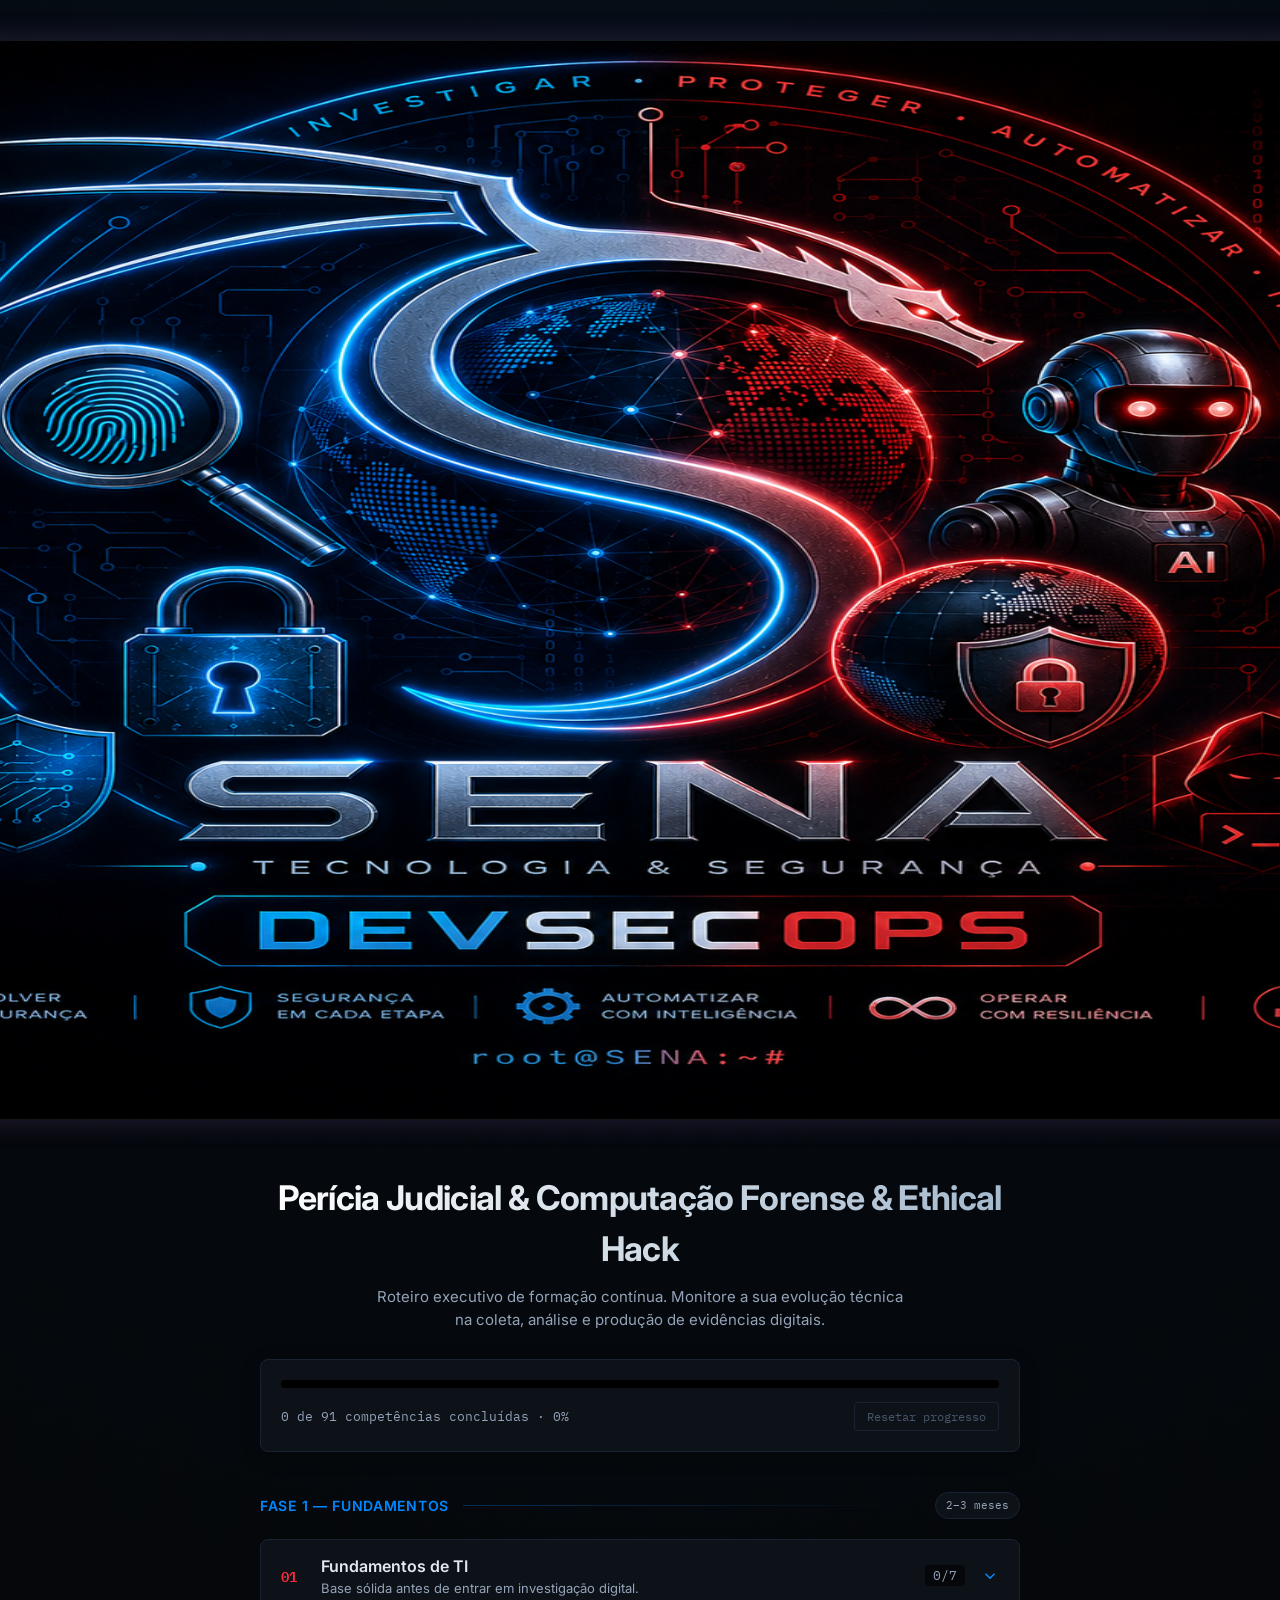
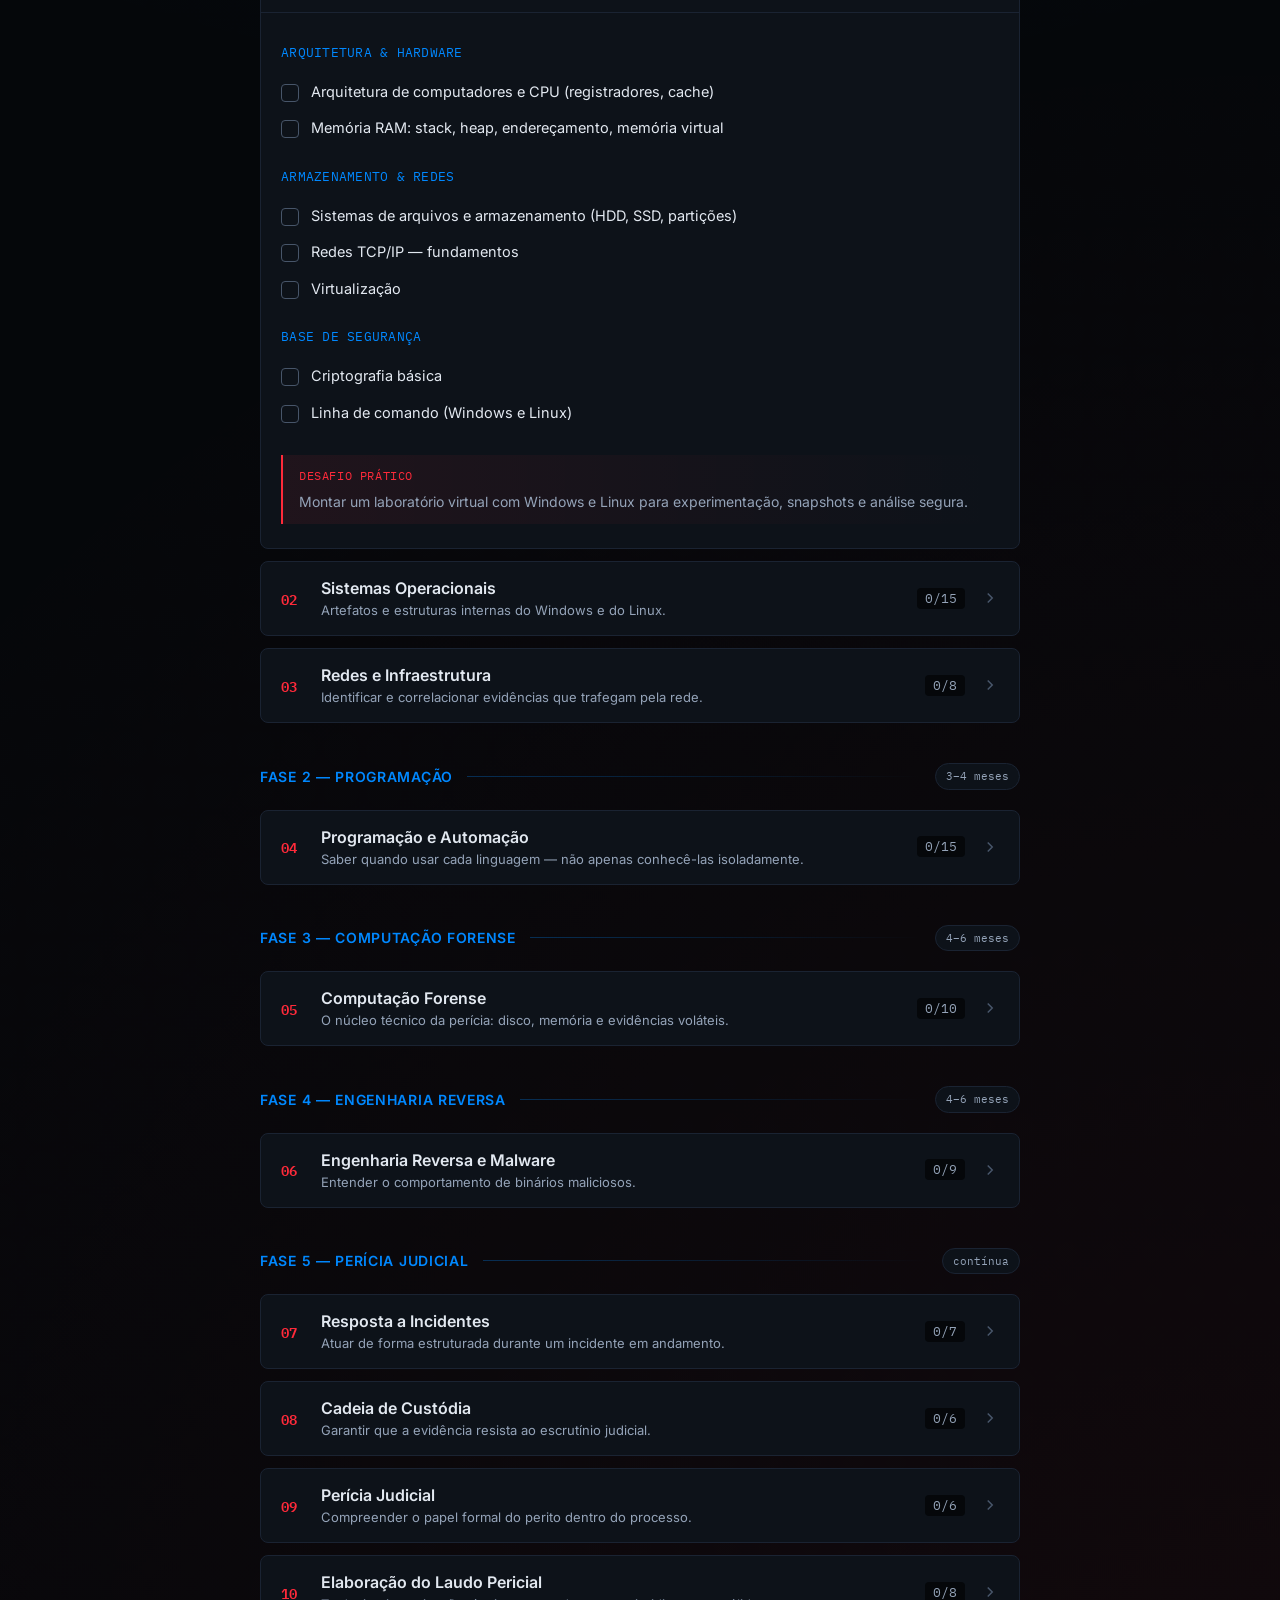
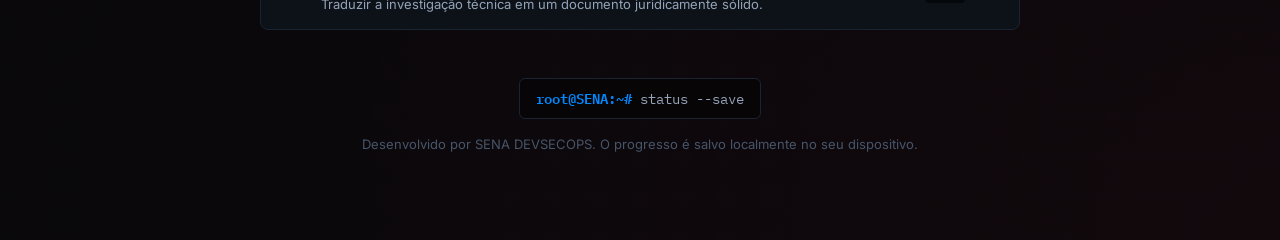
==== index.html @ 156b6c1e "implementação do site + checklist localstorage" ====
<!DOCTYPE html>
<html lang="pt-BR">
<head>
<meta charset="UTF-8">
<meta name="viewport" content="width=device-width, initial-scale=1.0">
<title>Roadmap de Perícia Forense | SENA DevSecOps</title>
<link rel="preconnect" href="https://fonts.googleapis.com">
<link rel="stylesheet" href="https://fonts.googleapis.com/css2?family=IBM+Plex+Mono:wght@400;500;600&family=Inter:wght@400;500;600;700&display=swap">
<link rel="stylesheet" href="Css/style.css">
</head>
<body>
  <div class="wrap">
    <header class="head">
      <div class="brand-container">
        <img src="./img/IMG/LOGO/1LOGO DEVSECOPS.png" alt="SENA Tecnologia & Segurança" class="brand-logo">
        <!-- <div class="terminal-header">
          <span class="prompt">root@SENA:~#</span> <span class="command">./executar_roadmap_forense.sh</span>
        </div> -->
      </div>
      
      <h1>Perícia Judicial &amp; Computação Forense &amp; Ethical Hack</h1>
      <p class="lede">Roteiro executivo de formação contínua. Monitore a sua evolução técnica na coleta, análise e produção de evidências digitais.</p>
      
      <div class="progress-block">
        <div class="progress-track"><div class="progress-fill" id="progressFill"></div></div>
        <div class="progress-meta">
          <span id="progressText">carregando…</span>
          <button id="resetBtn" class="reset-btn" type="button" title="Apaga todas as marcações">Resetar progresso</button>
        </div>
      </div>
    </header>

    <main id="modulesRoot"></main>

 <footer class="foot">
    <div class="foot-terminal">
        <span class="prompt">root@SENA:~#</span> <span class="command">status --save</span>
    </div>
    <p>Desenvolvido por SENA DEVSECOPS. O progresso é salvo localmente no seu dispositivo.</p>
</footer>
  </div>

  <script src="js/script.js"></script>
</body>
</html>
---- Css/style.css ----
:root {
  /* Paleta baseada na Logo SENA DEVSECOPS */
  --bg: #05070a; /* Fundo hiper escuro */
  --bg-elev: #0d1219; /* Fundo dos cards */
  --border: #1a2332;
  --text: #e2e8f0;
  --text-dim: #94a3b8;
  --text-faint: #475569;
  
  /* Cores da Identidade Visual (Blue Team / Red Team) */
  --neon-blue: #0088ff;
  --neon-cyan: #00f0ff;
  --neon-red: #ff2a3a;
  --neon-orange: #ff5e00;
  
  --done: var(--neon-cyan);
  --danger: var(--neon-red);
  --radius: 8px;
}

* { box-sizing: border-box; }
html, body { margin: 0; padding: 0; }

body {
  background: var(--bg);
  background-image: radial-gradient(circle at top center, rgba(0, 136, 255, 0.05), transparent 50%),
                    radial-gradient(circle at bottom right, rgba(255, 42, 58, 0.05), transparent 50%);
  color: var(--text);
  font-family: 'Inter', ui-sans-serif, system-ui, sans-serif;
  line-height: 1.5;
  -webkit-font-smoothing: antialiased;
  min-height: 100vh;
}

.wrap { max-width: 800px; margin: 0 auto; padding: 40px 20px 72px; }

/* Cabeçalho e Identidade Visual */
.head { margin-bottom: 40px; text-align: center; }

.brand-container {
  display: flex;
  flex-direction: column;
  align-items: center;
  margin-bottom: 32px;
}

.brand-logo {
  /* max-width: 500px; */
  width:1920px;
  height: 1080px;
  border-radius: 12px;
  /* Efeito de brilho que combina azul e vermelho */
  box-shadow: -10px 0 30px rgba(0, 136, 255, 0.15), 10px 0 30px rgba(255, 42, 58, 0.15);
  border: 1px solid rgba(255,255,255,0.05);
  margin-bottom: 20px;
}

.terminal-header, .foot-terminal {
  font-family: 'IBM Plex Mono', monospace;
  font-size: 14px;
  background: rgba(0,0,0,0.4);
  padding: 8px 16px;
  border-radius: 6px;
  border: 1px solid var(--border);
  display: inline-block;
}

.prompt { color: var(--neon-blue); font-weight: 600; }
.command { color: var(--text-dim); }

.head h1 {
  font-size: clamp(24px, 5vw, 34px);
  font-weight: 700;
  margin: 0 0 12px;
  letter-spacing: -0.02em;
  background: linear-gradient(90deg, #fff, #a3b8cc);
  -webkit-background-clip: text;
  -webkit-text-fill-color: transparent;
}

.lede {
  color: var(--text-dim);
  font-size: 15px;
  max-width: 60ch;
  margin: 0 auto 28px;
}

/* Bloco de Progresso */
.progress-block {
  border: 1px solid var(--border);
  border-radius: var(--radius);
  padding: 20px;
  background: var(--bg-elev);
  text-align: left;
  box-shadow: 0 4px 20px rgba(0,0,0,0.2);
}

.progress-track {
  height: 8px;
  border-radius: 4px;
  background: #000;
  overflow: hidden;
  margin-bottom: 14px;
  box-shadow: inset 0 1px 3px rgba(0,0,0,0.5);
}

/* Gradiente do Progresso do Azul ao Vermelho simulando a Logo */
.progress-fill {
  height: 100%;
  background: linear-gradient(90deg, var(--neon-blue), var(--neon-cyan), var(--neon-orange), var(--neon-red));
  width: 0%;
  transition: width 0.5s cubic-bezier(0.4, 0, 0.2, 1);
  box-shadow: 0 0 10px rgba(0, 240, 255, 0.5);
}

.progress-meta { display: flex; align-items: center; justify-content: space-between; gap: 12px; flex-wrap: wrap; }
.progress-meta span { font-family: 'IBM Plex Mono', monospace; font-size: 13px; color: var(--text-dim); }

.reset-btn {
  background: transparent;
  border: 1px solid var(--border);
  color: var(--text-faint);
  font-family: 'IBM Plex Mono', monospace;
  font-size: 12px;
  padding: 6px 12px;
  border-radius: 4px;
  cursor: pointer;
  transition: all 0.2s ease;
}
.reset-btn:hover { border-color: var(--danger); color: var(--danger); background: rgba(255, 42, 58, 0.05); }
.reset-btn.confirm { border-color: var(--danger); color: #fff; background: var(--danger); box-shadow: 0 0 10px rgba(255, 42, 58, 0.4); }

/* Divisores de Fase */
.phase-divider { display: flex; align-items: center; gap: 14px; margin: 40px 0 20px; text-align: left; }
.phase-divider:first-child { margin-top: 0; }
.phase-divider .label { font-size: 14px; font-weight: 600; color: var(--neon-blue); white-space: nowrap; text-transform: uppercase; letter-spacing: 0.05em; }
.phase-divider .line { flex: 1; height: 1px; background: linear-gradient(90deg, var(--neon-blue) 0%, transparent 100%); opacity: 0.3; }
.phase-divider .duration { font-family: 'IBM Plex Mono', monospace; font-size: 11px; color: var(--text-dim); background: var(--bg-elev); border: 1px solid var(--border); padding: 4px 10px; border-radius: 999px; white-space: nowrap; }

/* Módulos do Checklist */
.module {
  border: 1px solid var(--border);
  border-radius: var(--radius);
  margin-bottom: 12px;
  overflow: hidden;
  background: var(--bg-elev);
  text-align: left;
  transition: border-color 0.3s ease;
}
.module:hover { border-color: #2a384e; }

.module-head { display: flex; align-items: center; gap: 16px; width: 100%; padding: 16px 20px; background: none; border: none; color: inherit; text-align: left; cursor: pointer; font-family: inherit; }
.module-head:focus-visible { outline: 2px solid var(--neon-blue); outline-offset: -2px; }

.module-num { font-family: 'IBM Plex Mono', monospace; font-size: 14px; color: var(--neon-red); font-weight: 600; width: 24px; flex-shrink: 0; }
.module-titles { flex: 1; min-width: 0; }
.module-titles .t { font-weight: 600; font-size: 16px; }
.module-titles .o { font-size: 13px; color: var(--text-dim); margin-top: 4px; }
.module-progress { font-family: 'IBM Plex Mono', monospace; font-size: 13px; color: var(--text-dim); flex-shrink: 0; background: var(--bg); padding: 2px 8px; border-radius: 4px; }
.module-progress.done { color: #000; background: var(--done); box-shadow: 0 0 8px rgba(0, 240, 255, 0.4); font-weight: 600; }

.chevron { width: 18px; height: 18px; flex-shrink: 0; color: var(--text-faint); transition: transform 0.3s ease; }
.module.open .chevron { transform: rotate(90deg); color: var(--neon-blue); }

.module-body { max-height: 0; overflow: hidden; transition: max-height 0.3s ease; border-top: 1px solid transparent; }
.module.open .module-body { border-top-color: var(--border); }
.module-body-inner { padding: 10px 20px 24px; }

/* Grupos e Itens */
.group { margin-top: 20px; }
.group-name { font-size: 13px; color: var(--neon-blue); margin-bottom: 12px; font-family: 'IBM Plex Mono', monospace; letter-spacing: 0.02em; text-transform: uppercase; }

.item { display: flex; align-items: flex-start; gap: 12px; padding: 8px 12px; cursor: pointer; border-radius: 6px; transition: background 0.2s ease; margin-left: -12px; margin-right: -12px; }
.item:hover { background: rgba(255,255,255,0.02); }

/* Custom Checkbox */
.item input[type=checkbox] {
  appearance: none;
  background-color: transparent;
  margin: 2px 0 0 0;
  font: inherit;
  color: var(--text-faint);
  width: 18px;
  height: 18px;
  border: 1px solid var(--text-faint);
  border-radius: 4px;
  display: grid;
  place-content: center;
  cursor: pointer;
  flex-shrink: 0;
  transition: all 0.2s;
}
.item input[type=checkbox]::before {
  content: "";
  width: 10px;
  height: 10px;
  transform: scale(0);
  transition: 120ms transform ease-in-out;
  box-shadow: inset 1em 1em var(--bg-elev);
  background-color: var(--bg-elev);
  transform-origin: center;
  clip-path: polygon(14% 44%, 0 65%, 50% 100%, 100% 16%, 80% 0%, 43% 62%);
}
.item input[type=checkbox]:checked {
  background-color: var(--neon-cyan);
  border-color: var(--neon-cyan);
  box-shadow: 0 0 8px rgba(0, 240, 255, 0.4);
}
.item input[type=checkbox]:checked::before { transform: scale(1); }

.item span { font-size: 14.5px; color: var(--text); line-height: 1.4; transition: color 0.2s; }
.item.checked span { color: var(--text-faint); text-decoration: line-through; text-decoration-color: var(--border); }

/* Endpoint / Desafio Prático */
.endpoint { margin-top: 24px; border-left: 2px solid var(--neon-red); padding: 12px 16px; background: linear-gradient(90deg, rgba(255, 42, 58, 0.08) 0%, transparent 100%); border-radius: 0 6px 6px 0; }
.endpoint .lbl { font-family: 'IBM Plex Mono', monospace; font-size: 12px; color: var(--neon-red); margin-bottom: 6px; text-transform: uppercase; letter-spacing: 0.05em; }
.endpoint p { margin: 0; font-size: 14px; color: var(--text-dim); }

.foot { margin-top: 48px; text-align: center; font-size: 13px; color: var(--text-faint); }
.foot p { margin-top: 16px; }

@media (max-width: 480px) {
  .module-titles .o { display: none; }
  .head h1 { font-size: 24px; }
}
@media (prefers-reduced-motion: reduce) {
  * { transition: none !important; }
}
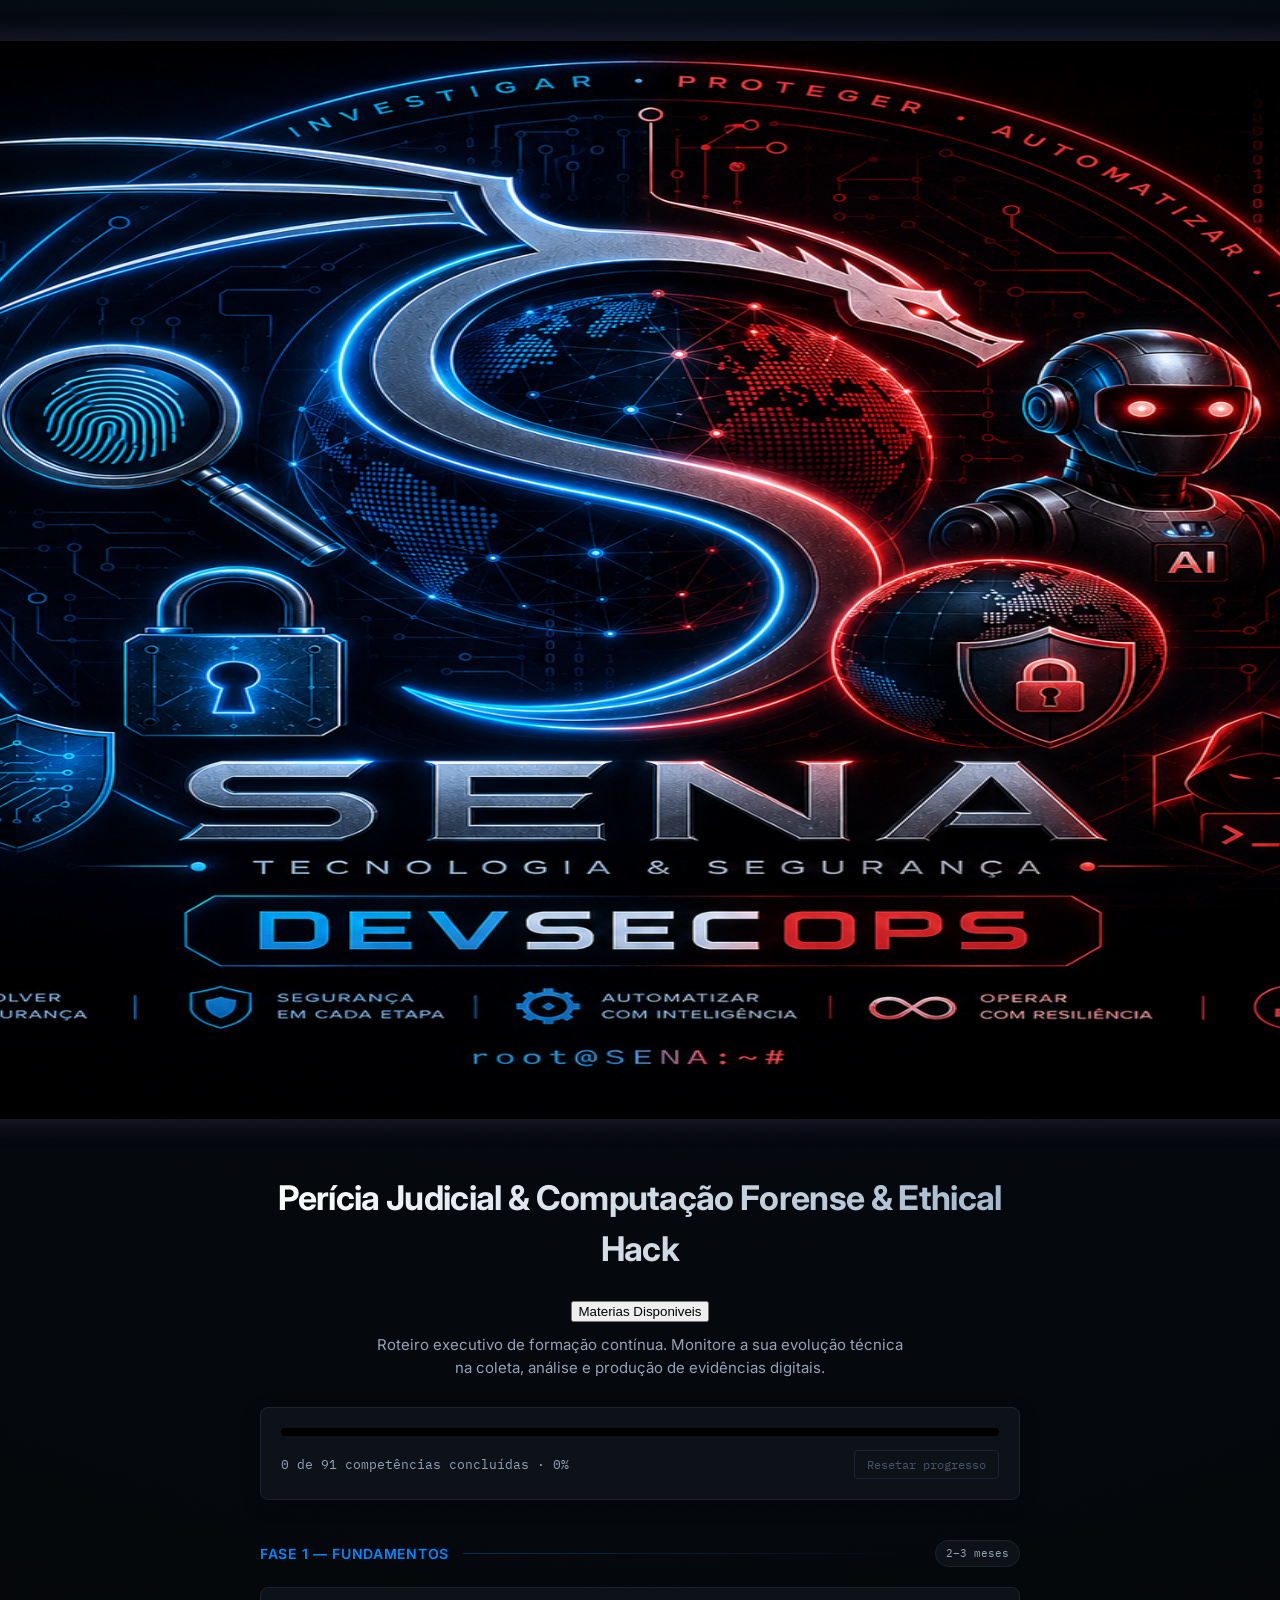
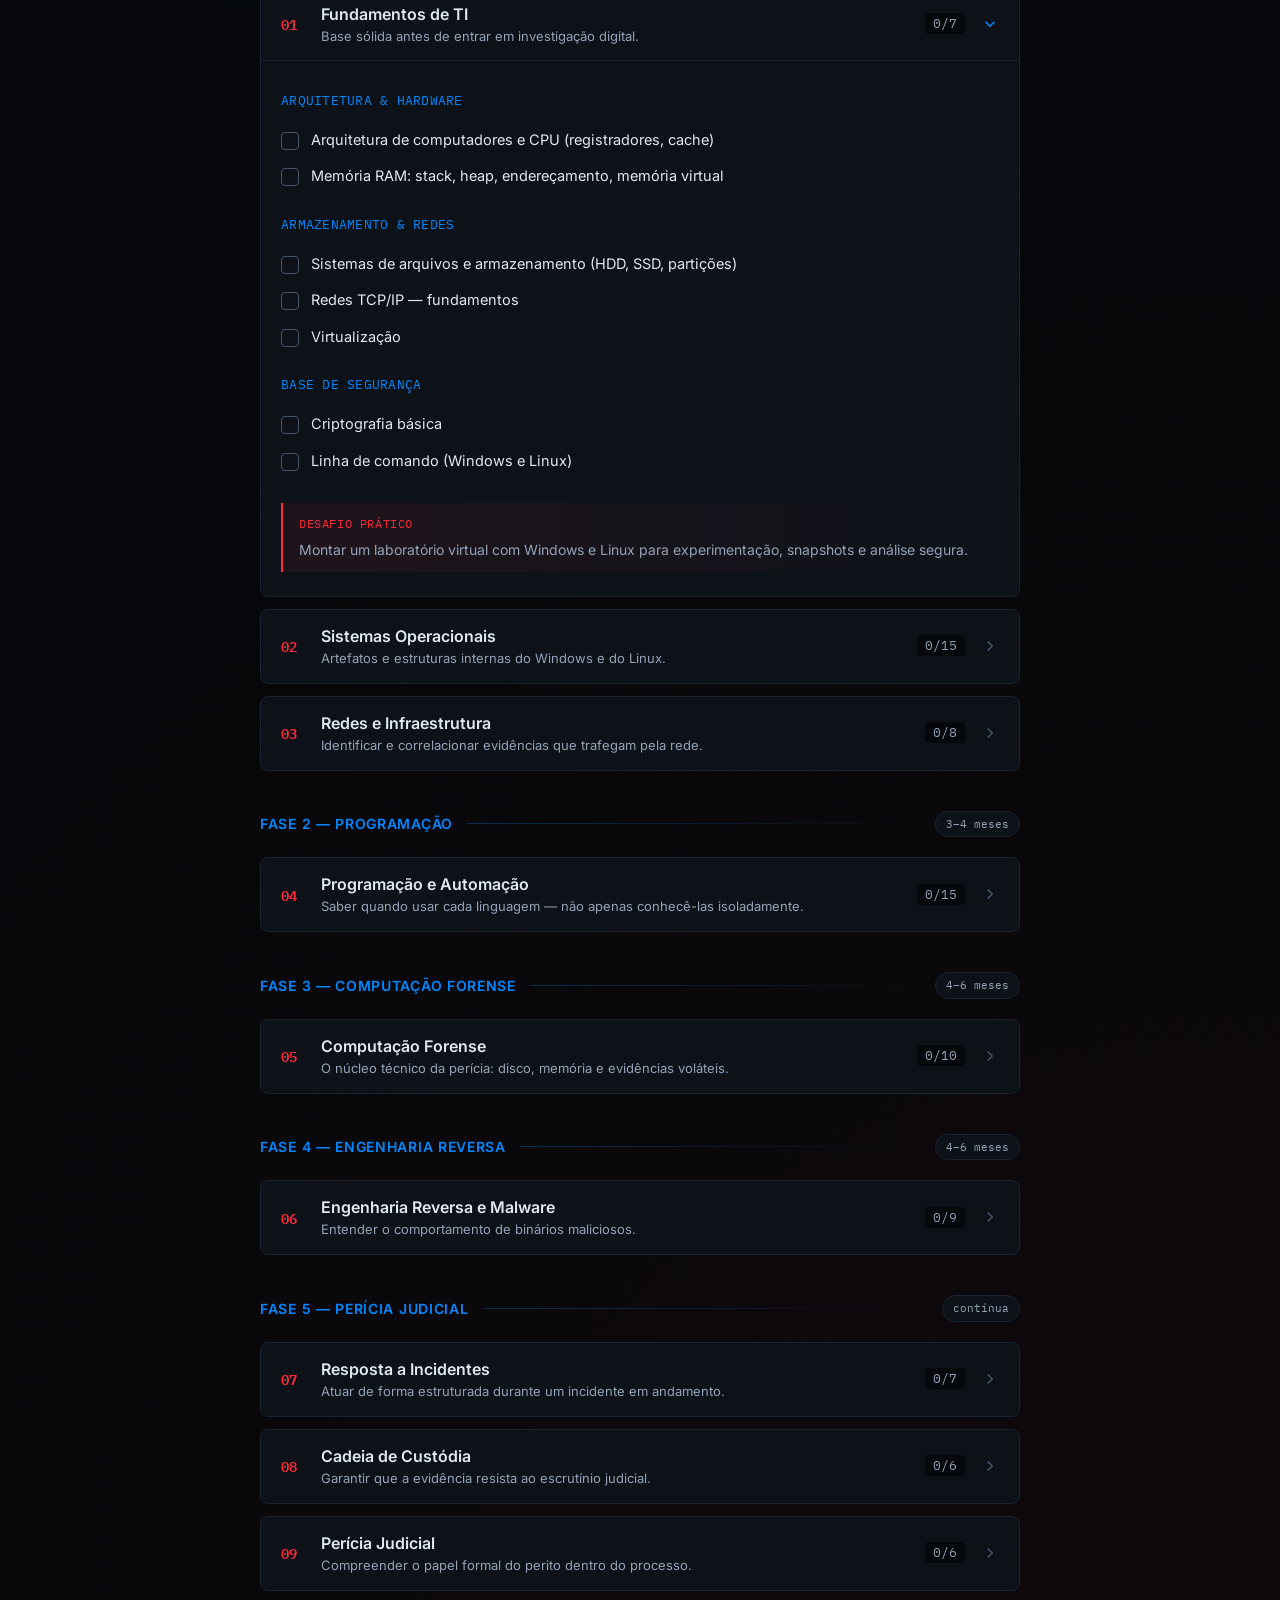
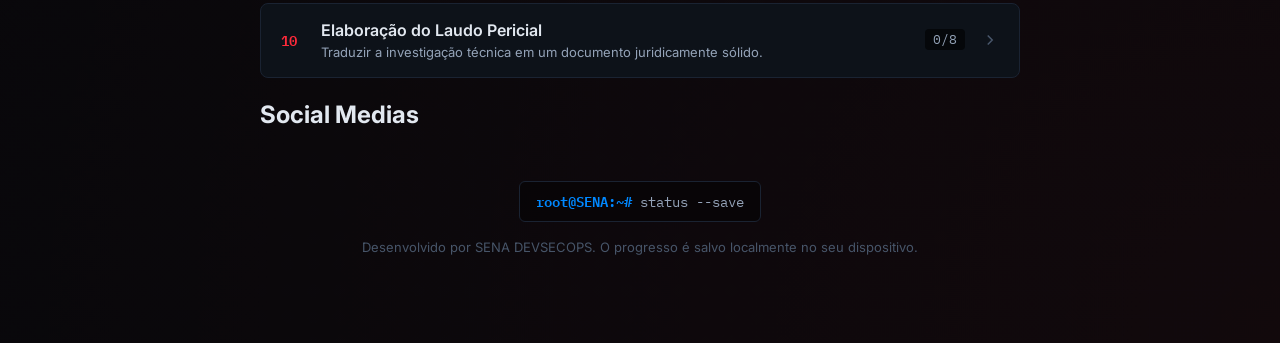
==== commit c5a809e0: "implementação de buttom link de materias no drive" ====
--- a/index.html
+++ b/index.html
@@ -13,12 +13,12 @@
     <header class="head">
       <div class="brand-container">
         <img src="./img/IMG/LOGO/1LOGO DEVSECOPS.png" alt="SENA Tecnologia & Segurança" class="brand-logo">
-        <!-- <div class="terminal-header">
-          <span class="prompt">root@SENA:~#</span> <span class="command">./executar_roadmap_forense.sh</span>
-        </div> -->
       </div>
       
       <h1>Perícia Judicial &amp; Computação Forense &amp; Ethical Hack</h1>
+      <a href="https://drive.google.com/drive/folders/1mXJjqccp3h5c9wfTyv0jCUBq4ArH16Bb?usp=drive_link" class="btn">
+           <button> Materias Disponiveis </button> </a>
+     
       <p class="lede">Roteiro executivo de formação contínua. Monitore a sua evolução técnica na coleta, análise e produção de evidências digitais.</p>
       
       <div class="progress-block">
@@ -32,6 +32,28 @@
 
     <main id="modulesRoot"></main>
 
+    <section class="sociais-medias-section" id="social-medias">
+    <div class="container">
+      <div class="row">
+        <div class="section-title padd-15">
+          <h2>Social Medias</h2>
+          <div class="sociais-info-item padd-15">
+          </div>
+          <div class="logosocias">
+            <a href="https://github.com/EngSennk"><span><i class="bx bxl-github"></i></span></a>
+            <a href="https://www.linkedin.com/in/engenheirosennk13/"><span><i
+                  class="bx bxl-linkedin-square"></i></span></a>
+            <!-- <a href="https://api.whatsapp.com/send?phone=5571992809135"><span><i class="bx bxl-whatsapp"></i></span></a> -->
+            <a href="https://instagram.com/engdsena"><span><i class="bx bxl-instagram"></i></span></a>
+            <a href="https://www.facebook.com/profile.php?id=61571375866279"><span><i
+                  class="bx bxl-facebook-circle"></i></span></a>
+            <a href="https://x.com/EngenheiroSennk"><span><i class="bx bxl-twitter"></i></span></a>
+          </div>
+        </div>
+      </div>
+    </div>
+  </section>
+
  <footer class="foot">
     <div class="foot-terminal">
         <span class="prompt">root@SENA:~#</span> <span class="command">status --save</span>
--- a/Css/style.css
+++ b/Css/style.css
@@ -37,6 +37,24 @@
 /* Cabeçalho e Identidade Visual */
 .head { margin-bottom: 40px; text-align: center; }
 
+.btn {
+    font-size: 16px;
+    font-weight: 500;
+    padding: 12px 35px;
+    color: rgb(25, 223, 11);
+    border-radius: 40px;
+    display: inline-block;
+    white-space: nowrap;
+    border: none;
+    background: var(--skin-color);
+    transition: all 0.3s ease;
+}
+
+
+.btn:hover {
+    transform: scale(1.05); /* Escala menor para evitar "pular" demais */
+}
+
 .brand-container {
   display: flex;
   flex-direction: column;
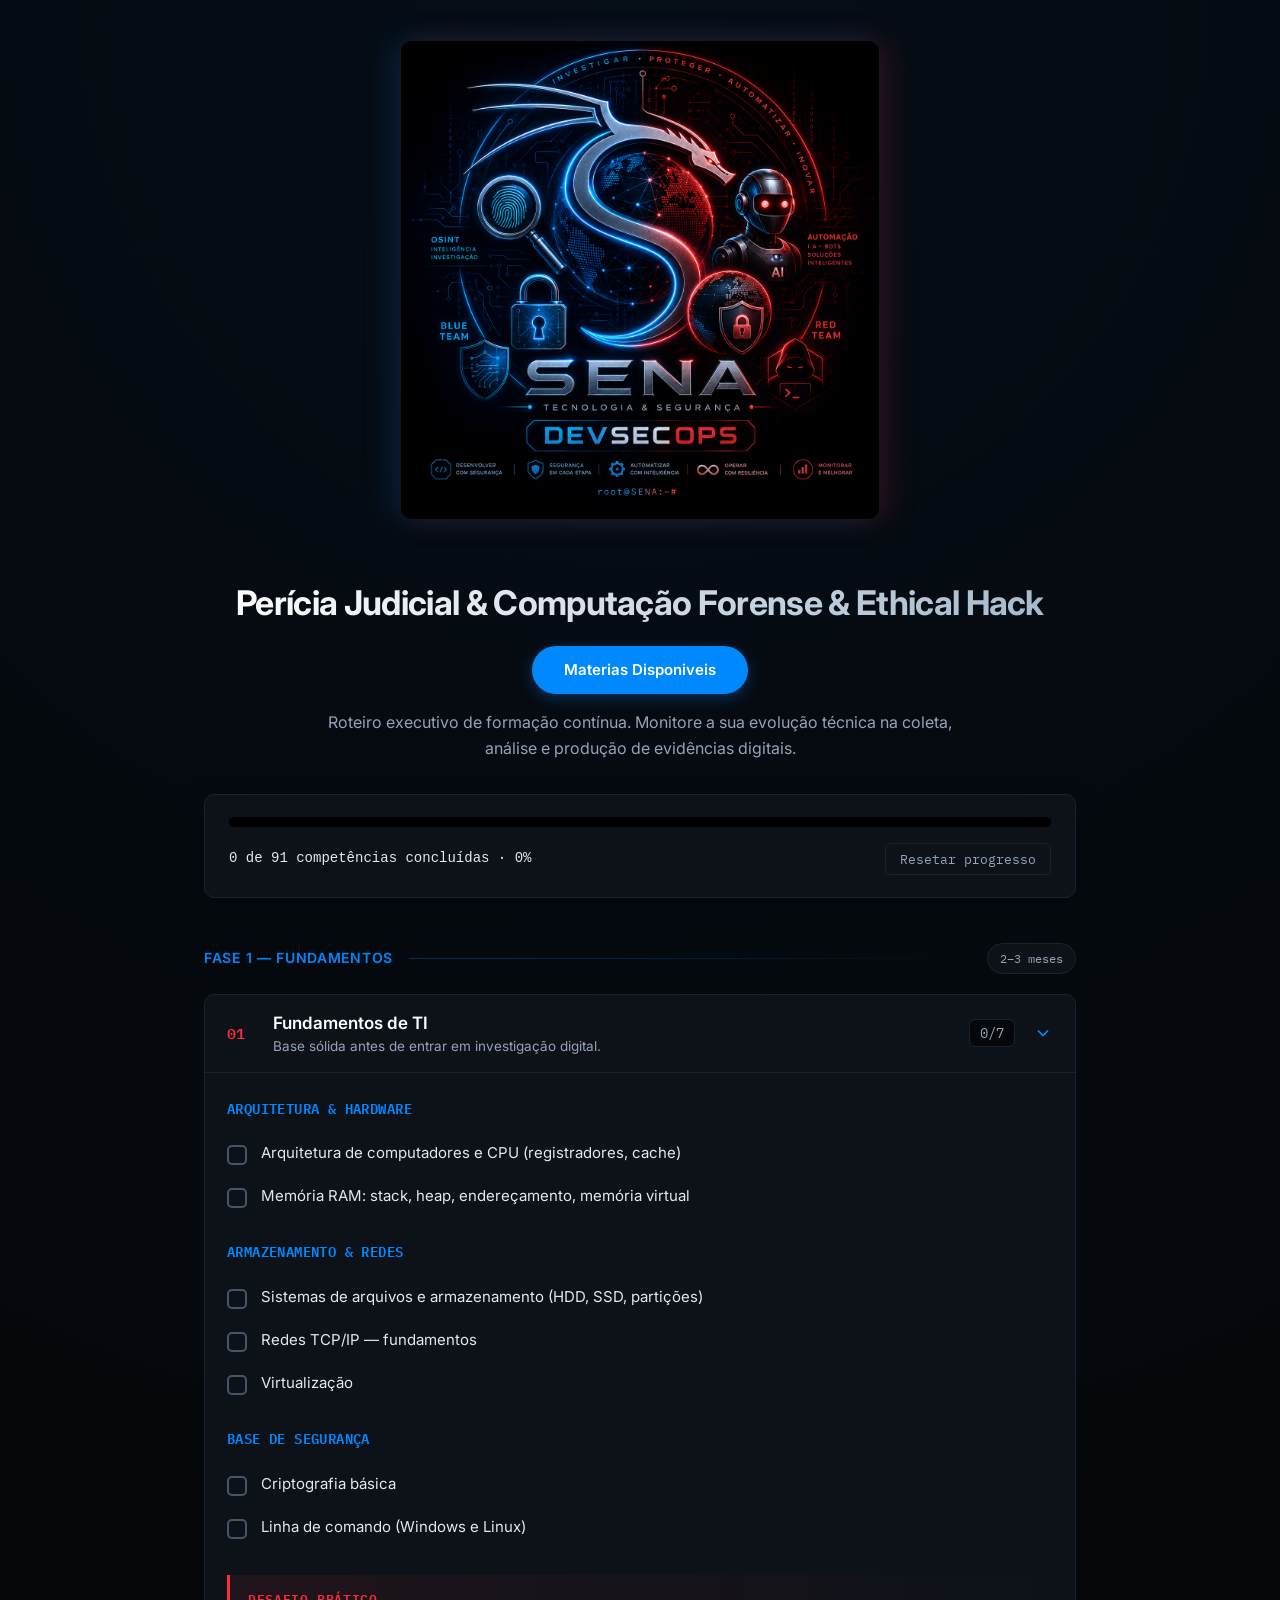
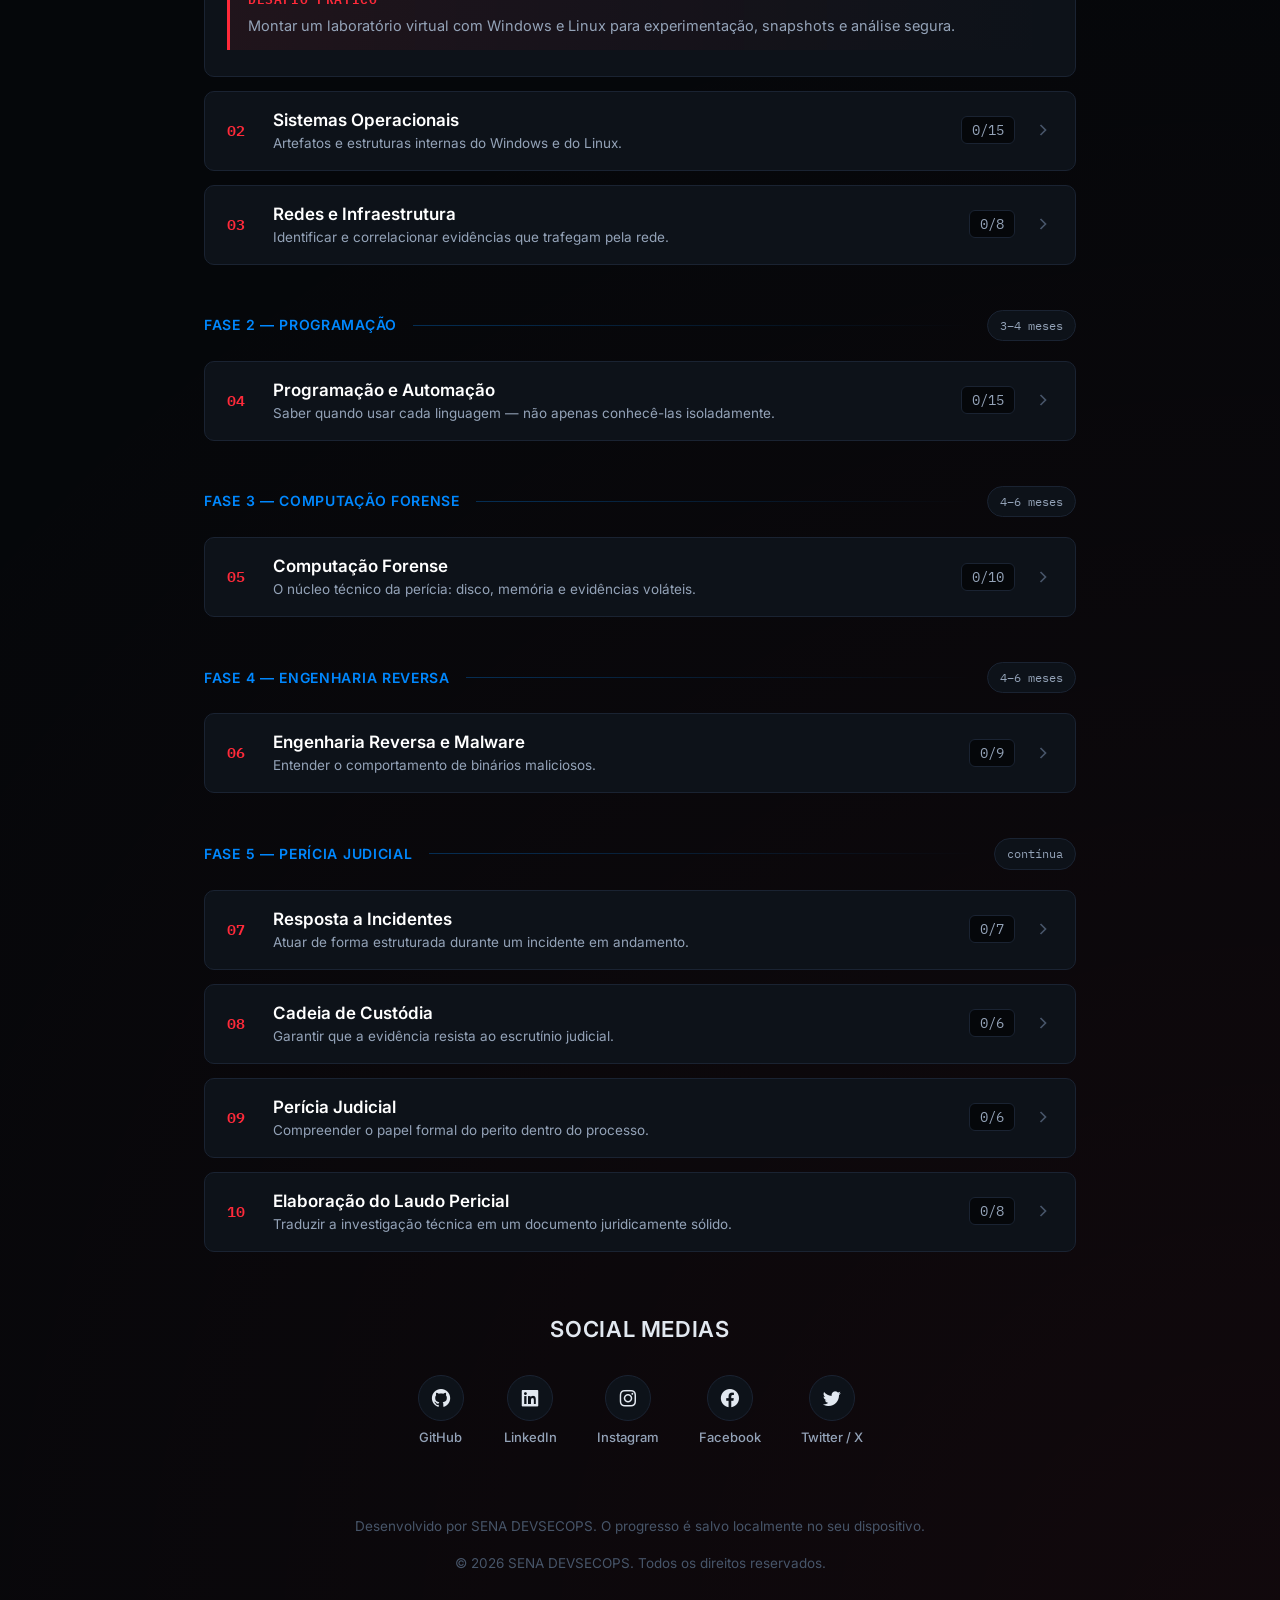
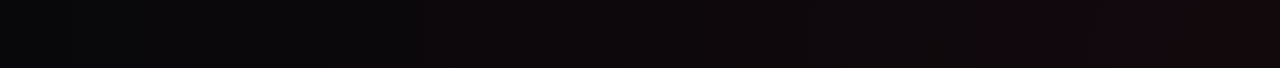
==== commit 6545c25b: "implementação de responsividade" ====
--- a/index.html
+++ b/index.html
@@ -6,6 +6,8 @@
 <title>Roadmap de Perícia Forense | SENA DevSecOps</title>
 <link rel="preconnect" href="https://fonts.googleapis.com">
 <link rel="stylesheet" href="https://fonts.googleapis.com/css2?family=IBM+Plex+Mono:wght@400;500;600&family=Inter:wght@400;500;600;700&display=swap">
+<!-- Adicionado Boxicons para exibir os ícones sociais -->
+<link rel="stylesheet" href="https://unpkg.com/boxicons@2.1.4/css/boxicons.min.css">
 <link rel="stylesheet" href="Css/style.css">
 </head>
 <body>
@@ -16,8 +18,10 @@
       </div>
       
       <h1>Perícia Judicial &amp; Computação Forense &amp; Ethical Hack</h1>
-      <a href="https://drive.google.com/drive/folders/1mXJjqccp3h5c9wfTyv0jCUBq4ArH16Bb?usp=drive_link" class="btn">
-           <button> Materias Disponiveis </button> </a>
+      
+      <a href="https://drive.google.com/drive/folders/1mXJjqccp3h5c9wfTyv0jCUBq4ArH16Bb?usp=drive_link" class="btn" target="_blank" rel="noopener noreferrer">
+        Materias Disponiveis
+      </a>
      
       <p class="lede">Roteiro executivo de formação contínua. Monitore a sua evolução técnica na coleta, análise e produção de evidências digitais.</p>
       
@@ -32,34 +36,45 @@
 
     <main id="modulesRoot"></main>
 
+    <!-- ================ sociais start ================ -->
     <section class="sociais-medias-section" id="social-medias">
-    <div class="container">
-      <div class="row">
-        <div class="section-title padd-15">
-          <h2>Social Medias</h2>
-          <div class="sociais-info-item padd-15">
-          </div>
-          <div class="logosocias">
-            <a href="https://github.com/EngSennk"><span><i class="bx bxl-github"></i></span></a>
-            <a href="https://www.linkedin.com/in/engenheirosennk13/"><span><i
-                  class="bx bxl-linkedin-square"></i></span></a>
-            <!-- <a href="https://api.whatsapp.com/send?phone=5571992809135"><span><i class="bx bxl-whatsapp"></i></span></a> -->
-            <a href="https://instagram.com/engdsena"><span><i class="bx bxl-instagram"></i></span></a>
-            <a href="https://www.facebook.com/profile.php?id=61571375866279"><span><i
-                  class="bx bxl-facebook-circle"></i></span></a>
-            <a href="https://x.com/EngenheiroSennk"><span><i class="bx bxl-twitter"></i></span></a>
+      <div class="container">
+        <div class="row">
+          <div class="section-title">
+            <h2 class="sociais-title">Social Medias</h2>
+            <div class="logosocias">
+              <a href="https://github.com/EngSennk" target="_blank" rel="noopener noreferrer">
+                <span><i class="bx bxl-github"></i></span>
+                GitHub
+              </a>
+              <a href="https://www.linkedin.com/in/engenheirosennk13/" target="_blank" rel="noopener noreferrer">
+                <span><i class="bx bxl-linkedin-square"></i></span>
+                LinkedIn
+              </a>
+              <a href="https://instagram.com/engdsena" target="_blank" rel="noopener noreferrer">
+                <span><i class="bx bxl-instagram"></i></span>
+                Instagram
+              </a>
+              <a href="https://www.facebook.com/profile.php?id=61571375866279" target="_blank" rel="noopener noreferrer">
+                <span><i class="bx bxl-facebook-circle"></i></span>
+                Facebook
+              </a>
+              <a href="https://x.com/EngenheiroSennk" target="_blank" rel="noopener noreferrer">
+                <span><i class="bx bxl-twitter"></i></span>
+                Twitter / X
+              </a>
+            </div>
           </div>
         </div>
       </div>
-    </div>
-  </section>
+    </section>
+    <!-- ================ sociais end ================ -->
 
- <footer class="foot">
-    <div class="foot-terminal">
-        <span class="prompt">root@SENA:~#</span> <span class="command">status --save</span>
-    </div>
-    <p>Desenvolvido por SENA DEVSECOPS. O progresso é salvo localmente no seu dispositivo.</p>
-</footer>
+    <footer class="foot">
+      
+      <p>Desenvolvido por SENA DEVSECOPS. O progresso é salvo localmente no seu dispositivo.</p>
+      <p>&copy; 2026 SENA DEVSECOPS. Todos os direitos reservados.</p>
+    </footer>
   </div>
 
   <script src="js/script.js"></script>
--- a/Css/style.css
+++ b/Css/style.css
@@ -6,7 +6,7 @@
   --text: #e2e8f0;
   --text-dim: #94a3b8;
   --text-faint: #475569;
-  
+   
   /* Cores da Identidade Visual (Blue Team / Red Team) */
   --neon-blue: #0088ff;
   --neon-cyan: #00f0ff;
@@ -15,11 +15,11 @@
   
   --done: var(--neon-cyan);
   --danger: var(--neon-red);
-  --radius: 8px;
+  --radius: 10px;
 }
 
 * { box-sizing: border-box; }
-html, body { margin: 0; padding: 0; }
+html, body { margin: 0; padding: 0; overflow-x: hidden; }
 
 body {
   background: var(--bg);
@@ -27,32 +27,36 @@
                     radial-gradient(circle at bottom right, rgba(255, 42, 58, 0.05), transparent 50%);
   color: var(--text);
   font-family: 'Inter', ui-sans-serif, system-ui, sans-serif;
-  line-height: 1.5;
+  line-height: 1.6;
   -webkit-font-smoothing: antialiased;
   min-height: 100vh;
 }
 
-.wrap { max-width: 800px; margin: 0 auto; padding: 40px 20px 72px; }
+/* Largura equilibrada para dar espaço sem poluir */
+.wrap { max-width: 920px; margin: 0 auto; padding: 40px 24px 80px; width: 100%; }
 
 /* Cabeçalho e Identidade Visual */
-.head { margin-bottom: 40px; text-align: center; }
+.head { margin-bottom: 45px; text-align: center; }
 
 .btn {
-    font-size: 16px;
-    font-weight: 500;
-    padding: 12px 35px;
-    color: rgb(25, 223, 11);
+    font-size: 15px;
+    font-weight: 600;
+    padding: 12px 32px;
+    color: #ffffff;
     border-radius: 40px;
     display: inline-block;
     white-space: nowrap;
     border: none;
-    background: var(--skin-color);
+    background: var(--neon-blue);
+    text-decoration: none;
     transition: all 0.3s ease;
-}
-
+    box-shadow: 0 4px 15px rgba(0, 136, 255, 0.3);
+}
 
 .btn:hover {
-    transform: scale(1.05); /* Escala menor para evitar "pular" demais */
+    transform: scale(1.05);
+    background: var(--neon-cyan);
+    color: #05070a;
 }
 
 .brand-container {
@@ -60,22 +64,91 @@
   flex-direction: column;
   align-items: center;
   margin-bottom: 32px;
+  width: 100%;
 }
 
 .brand-logo {
-  /* max-width: 500px; */
-  width:1920px;
-  height: 1080px;
+  width: 100%;
+  max-width: 480px;
+  height: auto;
   border-radius: 12px;
-  /* Efeito de brilho que combina azul e vermelho */
   box-shadow: -10px 0 30px rgba(0, 136, 255, 0.15), 10px 0 30px rgba(255, 42, 58, 0.15);
   border: 1px solid rgba(255,255,255,0.05);
-  margin-bottom: 20px;
-}
-
+  margin-bottom: 24px;
+  object-fit: contain;
+}
+
+/* Seção de Redes Sociais */
+.sociais-medias-section {
+    margin-top: 60px;
+    width: 100%;
+}
+
+.sociais-title {
+    color: var(--text);
+    text-align: center;
+    font-size: 22px;
+    margin-bottom: 20px;
+    font-weight: 600;
+    letter-spacing: 0.03em;
+    text-transform: uppercase;
+}
+
+.logosocias {
+    display: flex;
+    flex-wrap: wrap;
+    justify-content: center;
+    gap: 16px;
+    margin-top: 20px;
+}
+
+.logosocias a {
+    display: flex;
+    flex-direction: column;
+    align-items: center;
+    color: var(--text-dim);
+    font-size: 13px;
+    font-weight: 500;
+    text-decoration: none;
+    transition: all 0.3s ease;
+    padding: 8px 12px;
+    border-radius: 8px;
+}
+
+.logosocias a:hover {
+    color: var(--neon-cyan);
+    transform: translateY(-3px);
+}
+
+.logosocias a span {
+    display: flex;
+    justify-content: center;
+    align-items: center;
+    height: 46px;
+    width: 46px;
+    background-color: var(--bg-elev);
+    border: 1px solid var(--border);
+    border-radius: 50%;
+    margin-bottom: 6px;
+    color: var(--text);
+    transition: all 0.3s ease;
+}
+
+.logosocias a:hover span {
+    background-color: var(--neon-cyan);
+    color: #05070a;
+    border-color: var(--neon-cyan);
+    box-shadow: 0 0 12px rgba(0, 240, 255, 0.4);
+}
+
+.bx {
+    font-size: 22px;
+}
+
+/* Terminal & Títulos */
 .terminal-header, .foot-terminal {
   font-family: 'IBM Plex Mono', monospace;
-  font-size: 14px;
+  font-size: 13.5px;
   background: rgba(0,0,0,0.4);
   padding: 8px 16px;
   border-radius: 6px;
@@ -87,9 +160,9 @@
 .command { color: var(--text-dim); }
 
 .head h1 {
-  font-size: clamp(24px, 5vw, 34px);
+  font-size: clamp(24px, 4vw, 34px);
   font-weight: 700;
-  margin: 0 0 12px;
+  margin: 16px 0 16px;
   letter-spacing: -0.02em;
   background: linear-gradient(90deg, #fff, #a3b8cc);
   -webkit-background-clip: text;
@@ -98,110 +171,110 @@
 
 .lede {
   color: var(--text-dim);
-  font-size: 15px;
-  max-width: 60ch;
-  margin: 0 auto 28px;
-}
-
-/* Bloco de Progresso */
+  font-size: 16px;
+  max-width: 65ch;
+  margin: 16px auto 32px;
+}
+
+/* Bloco de Progresso Reformulado (Tamanho Equilibrado) */
 .progress-block {
   border: 1px solid var(--border);
   border-radius: var(--radius);
-  padding: 20px;
+  padding: 22px 24px;
   background: var(--bg-elev);
   text-align: left;
-  box-shadow: 0 4px 20px rgba(0,0,0,0.2);
+  box-shadow: 0 4px 20px rgba(0,0,0,0.25);
 }
 
 .progress-track {
-  height: 8px;
-  border-radius: 4px;
+  height: 10px;
+  border-radius: 5px;
   background: #000;
   overflow: hidden;
-  margin-bottom: 14px;
-  box-shadow: inset 0 1px 3px rgba(0,0,0,0.5);
-}
-
-/* Gradiente do Progresso do Azul ao Vermelho simulando a Logo */
+  margin-bottom: 16px;
+  box-shadow: inset 0 1px 3px rgba(0,0,0,0.6);
+}
+
 .progress-fill {
   height: 100%;
   background: linear-gradient(90deg, var(--neon-blue), var(--neon-cyan), var(--neon-orange), var(--neon-red));
   width: 0%;
   transition: width 0.5s cubic-bezier(0.4, 0, 0.2, 1);
-  box-shadow: 0 0 10px rgba(0, 240, 255, 0.5);
+  box-shadow: 0 0 12px rgba(0, 240, 255, 0.5);
 }
 
 .progress-meta { display: flex; align-items: center; justify-content: space-between; gap: 12px; flex-wrap: wrap; }
-.progress-meta span { font-family: 'IBM Plex Mono', monospace; font-size: 13px; color: var(--text-dim); }
+.progress-meta span { font-family: 'IBM Plex Mono', monospace; font-size: 14px; color: var(--text); font-weight: 500; }
 
 .reset-btn {
   background: transparent;
   border: 1px solid var(--border);
-  color: var(--text-faint);
+  color: var(--text-dim);
   font-family: 'IBM Plex Mono', monospace;
-  font-size: 12px;
-  padding: 6px 12px;
-  border-radius: 4px;
+  font-size: 12.5px;
+  padding: 7px 14px;
+  border-radius: 6px;
   cursor: pointer;
   transition: all 0.2s ease;
 }
-.reset-btn:hover { border-color: var(--danger); color: var(--danger); background: rgba(255, 42, 58, 0.05); }
+.reset-btn:hover { border-color: var(--danger); color: var(--danger); background: rgba(255, 42, 58, 0.08); }
 .reset-btn.confirm { border-color: var(--danger); color: #fff; background: var(--danger); box-shadow: 0 0 10px rgba(255, 42, 58, 0.4); }
 
 /* Divisores de Fase */
-.phase-divider { display: flex; align-items: center; gap: 14px; margin: 40px 0 20px; text-align: left; }
-.phase-divider:first-child { margin-top: 0; }
+.phase-divider { display: flex; align-items: center; gap: 16px; margin: 45px 0 20px; text-align: left; flex-wrap: wrap; }
+.phase-divider:first-child { margin-top: 10px; }
 .phase-divider .label { font-size: 14px; font-weight: 600; color: var(--neon-blue); white-space: nowrap; text-transform: uppercase; letter-spacing: 0.05em; }
-.phase-divider .line { flex: 1; height: 1px; background: linear-gradient(90deg, var(--neon-blue) 0%, transparent 100%); opacity: 0.3; }
-.phase-divider .duration { font-family: 'IBM Plex Mono', monospace; font-size: 11px; color: var(--text-dim); background: var(--bg-elev); border: 1px solid var(--border); padding: 4px 10px; border-radius: 999px; white-space: nowrap; }
-
-/* Módulos do Checklist */
+.phase-divider .line { flex: 1; height: 1px; background: linear-gradient(90deg, var(--neon-blue) 0%, transparent 100%); opacity: 0.3; min-width: 50px; }
+.phase-divider .duration { font-family: 'IBM Plex Mono', monospace; font-size: 12px; color: var(--text-dim); background: var(--bg-elev); border: 1px solid var(--border); padding: 5px 12px; border-radius: 999px; white-space: nowrap; }
+
+/* Módulos do Checklist (Tamanho e espaçamento corrigidos) */
 .module {
   border: 1px solid var(--border);
   border-radius: var(--radius);
-  margin-bottom: 12px;
+  margin-bottom: 14px;
   overflow: hidden;
   background: var(--bg-elev);
   text-align: left;
-  transition: border-color 0.3s ease;
-}
-.module:hover { border-color: #2a384e; }
-
-.module-head { display: flex; align-items: center; gap: 16px; width: 100%; padding: 16px 20px; background: none; border: none; color: inherit; text-align: left; cursor: pointer; font-family: inherit; }
+  transition: border-color 0.3s ease, box-shadow 0.3s ease;
+}
+.module:hover { border-color: #2a384e; box-shadow: 0 4px 15px rgba(0,0,0,0.2); }
+
+.module-head { display: flex; align-items: center; gap: 18px; width: 100%; padding: 18px 22px; background: none; border: none; color: inherit; text-align: left; cursor: pointer; font-family: inherit; }
 .module-head:focus-visible { outline: 2px solid var(--neon-blue); outline-offset: -2px; }
 
-.module-num { font-family: 'IBM Plex Mono', monospace; font-size: 14px; color: var(--neon-red); font-weight: 600; width: 24px; flex-shrink: 0; }
+.module-num { font-family: 'IBM Plex Mono', monospace; font-size: 15px; color: var(--neon-red); font-weight: 600; width: 28px; flex-shrink: 0; }
 .module-titles { flex: 1; min-width: 0; }
-.module-titles .t { font-weight: 600; font-size: 16px; }
-.module-titles .o { font-size: 13px; color: var(--text-dim); margin-top: 4px; }
-.module-progress { font-family: 'IBM Plex Mono', monospace; font-size: 13px; color: var(--text-dim); flex-shrink: 0; background: var(--bg); padding: 2px 8px; border-radius: 4px; }
-.module-progress.done { color: #000; background: var(--done); box-shadow: 0 0 8px rgba(0, 240, 255, 0.4); font-weight: 600; }
-
-.chevron { width: 18px; height: 18px; flex-shrink: 0; color: var(--text-faint); transition: transform 0.3s ease; }
+.module-titles .t { font-weight: 600; font-size: 17px; word-break: break-word; color: #fff; }
+.module-titles .o { font-size: 13.5px; color: var(--text-dim); margin-top: 5px; word-break: break-word; }
+.module-progress { font-family: 'IBM Plex Mono', monospace; font-size: 13.5px; color: var(--text-dim); flex-shrink: 0; background: var(--bg); padding: 4px 10px; border-radius: 6px; border: 1px solid var(--border); }
+.module-progress.done { color: #000; background: var(--done); border-color: var(--done); box-shadow: 0 0 10px rgba(0, 240, 255, 0.4); font-weight: 700; }
+
+.chevron { width: 20px; height: 20px; flex-shrink: 0; color: var(--text-faint); transition: transform 0.3s ease; }
 .module.open .chevron { transform: rotate(90deg); color: var(--neon-blue); }
 
-.module-body { max-height: 0; overflow: hidden; transition: max-height 0.3s ease; border-top: 1px solid transparent; }
+.module-body { max-height: 0; overflow: hidden; transition: max-height 0.35s cubic-bezier(0.4, 0, 0.2, 1); border-top: 1px solid transparent; }
 .module.open .module-body { border-top-color: var(--border); }
-.module-body-inner { padding: 10px 20px 24px; }
-
-/* Grupos e Itens */
-.group { margin-top: 20px; }
-.group-name { font-size: 13px; color: var(--neon-blue); margin-bottom: 12px; font-family: 'IBM Plex Mono', monospace; letter-spacing: 0.02em; text-transform: uppercase; }
-
-.item { display: flex; align-items: flex-start; gap: 12px; padding: 8px 12px; cursor: pointer; border-radius: 6px; transition: background 0.2s ease; margin-left: -12px; margin-right: -12px; }
-.item:hover { background: rgba(255,255,255,0.02); }
-
-/* Custom Checkbox */
+.module-body-inner { padding: 14px 22px 26px; }
+
+/* Grupos e Itens do Checklist */
+.group { margin-top: 22px; }
+.group:first-child { margin-top: 10px; }
+.group-name { font-size: 13.5px; color: var(--neon-blue); margin-bottom: 14px; font-family: 'IBM Plex Mono', monospace; letter-spacing: 0.03em; text-transform: uppercase; font-weight: 600; }
+
+.item { display: flex; align-items: flex-start; gap: 14px; padding: 10px 14px; cursor: pointer; border-radius: 8px; transition: background 0.2s ease; margin-left: -14px; margin-right: -14px; }
+.item:hover { background: rgba(255,255,255,0.03); }
+
+/* Custom Checkbox dimensionado adequadamente */
 .item input[type=checkbox] {
   appearance: none;
   background-color: transparent;
-  margin: 2px 0 0 0;
+  margin: 3px 0 0 0;
   font: inherit;
   color: var(--text-faint);
-  width: 18px;
-  height: 18px;
-  border: 1px solid var(--text-faint);
-  border-radius: 4px;
+  width: 20px;
+  height: 20px;
+  border: 2px solid var(--text-faint);
+  border-radius: 5px;
   display: grid;
   place-content: center;
   cursor: pointer;
@@ -210,8 +283,8 @@
 }
 .item input[type=checkbox]::before {
   content: "";
-  width: 10px;
-  height: 10px;
+  width: 11px;
+  height: 11px;
   transform: scale(0);
   transition: 120ms transform ease-in-out;
   box-shadow: inset 1em 1em var(--bg-elev);
@@ -222,25 +295,29 @@
 .item input[type=checkbox]:checked {
   background-color: var(--neon-cyan);
   border-color: var(--neon-cyan);
-  box-shadow: 0 0 8px rgba(0, 240, 255, 0.4);
+  box-shadow: 0 0 10px rgba(0, 240, 255, 0.45);
 }
 .item input[type=checkbox]:checked::before { transform: scale(1); }
 
-.item span { font-size: 14.5px; color: var(--text); line-height: 1.4; transition: color 0.2s; }
+.item span { font-size: 15px; color: var(--text); line-height: 1.5; transition: color 0.2s; word-break: break-word; }
 .item.checked span { color: var(--text-faint); text-decoration: line-through; text-decoration-color: var(--border); }
 
 /* Endpoint / Desafio Prático */
-.endpoint { margin-top: 24px; border-left: 2px solid var(--neon-red); padding: 12px 16px; background: linear-gradient(90deg, rgba(255, 42, 58, 0.08) 0%, transparent 100%); border-radius: 0 6px 6px 0; }
-.endpoint .lbl { font-family: 'IBM Plex Mono', monospace; font-size: 12px; color: var(--neon-red); margin-bottom: 6px; text-transform: uppercase; letter-spacing: 0.05em; }
-.endpoint p { margin: 0; font-size: 14px; color: var(--text-dim); }
-
-.foot { margin-top: 48px; text-align: center; font-size: 13px; color: var(--text-faint); }
+.endpoint { margin-top: 26px; border-left: 3px solid var(--neon-red); padding: 14px 18px; background: linear-gradient(90deg, rgba(255, 42, 58, 0.08) 0%, transparent 100%); border-radius: 0 8px 8px 0; }
+.endpoint .lbl { font-family: 'IBM Plex Mono', monospace; font-size: 12.5px; color: var(--neon-red); margin-bottom: 6px; text-transform: uppercase; letter-spacing: 0.05em; font-weight: 600; }
+.endpoint p { margin: 0; font-size: 14.5px; color: var(--text-dim); word-break: break-word; line-height: 1.5; }
+
+/* Rodapé */
+.foot { margin-top: 60px; text-align: center; font-size: 13.5px; color: var(--text-faint); }
 .foot p { margin-top: 16px; }
 
-@media (max-width: 480px) {
+@media (max-width: 600px) {
+  .wrap { padding: 20px 14px 50px; }
   .module-titles .o { display: none; }
-  .head h1 { font-size: 24px; }
-}
+  .head h1 { font-size: 22px; }
+  .module-head { padding: 14px 16px; }
+}
+
 @media (prefers-reduced-motion: reduce) {
   * { transition: none !important; }
 }
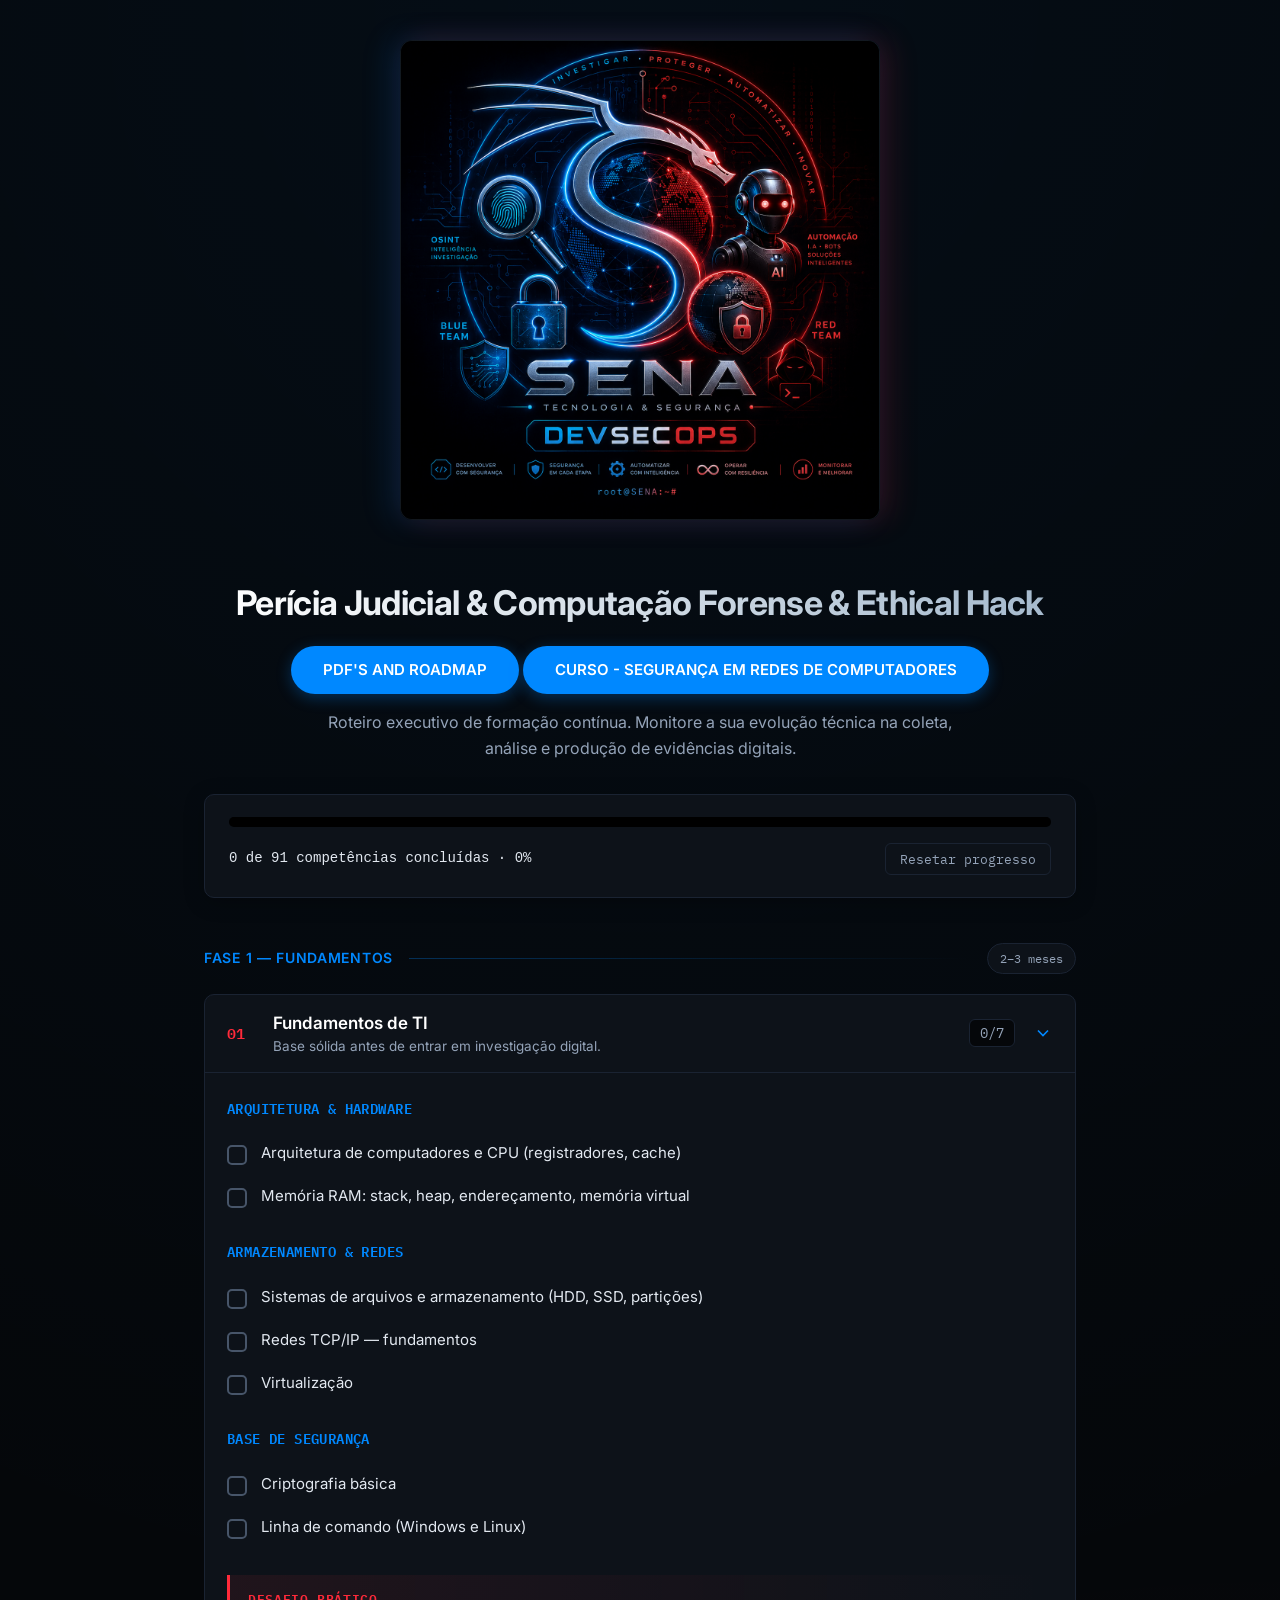
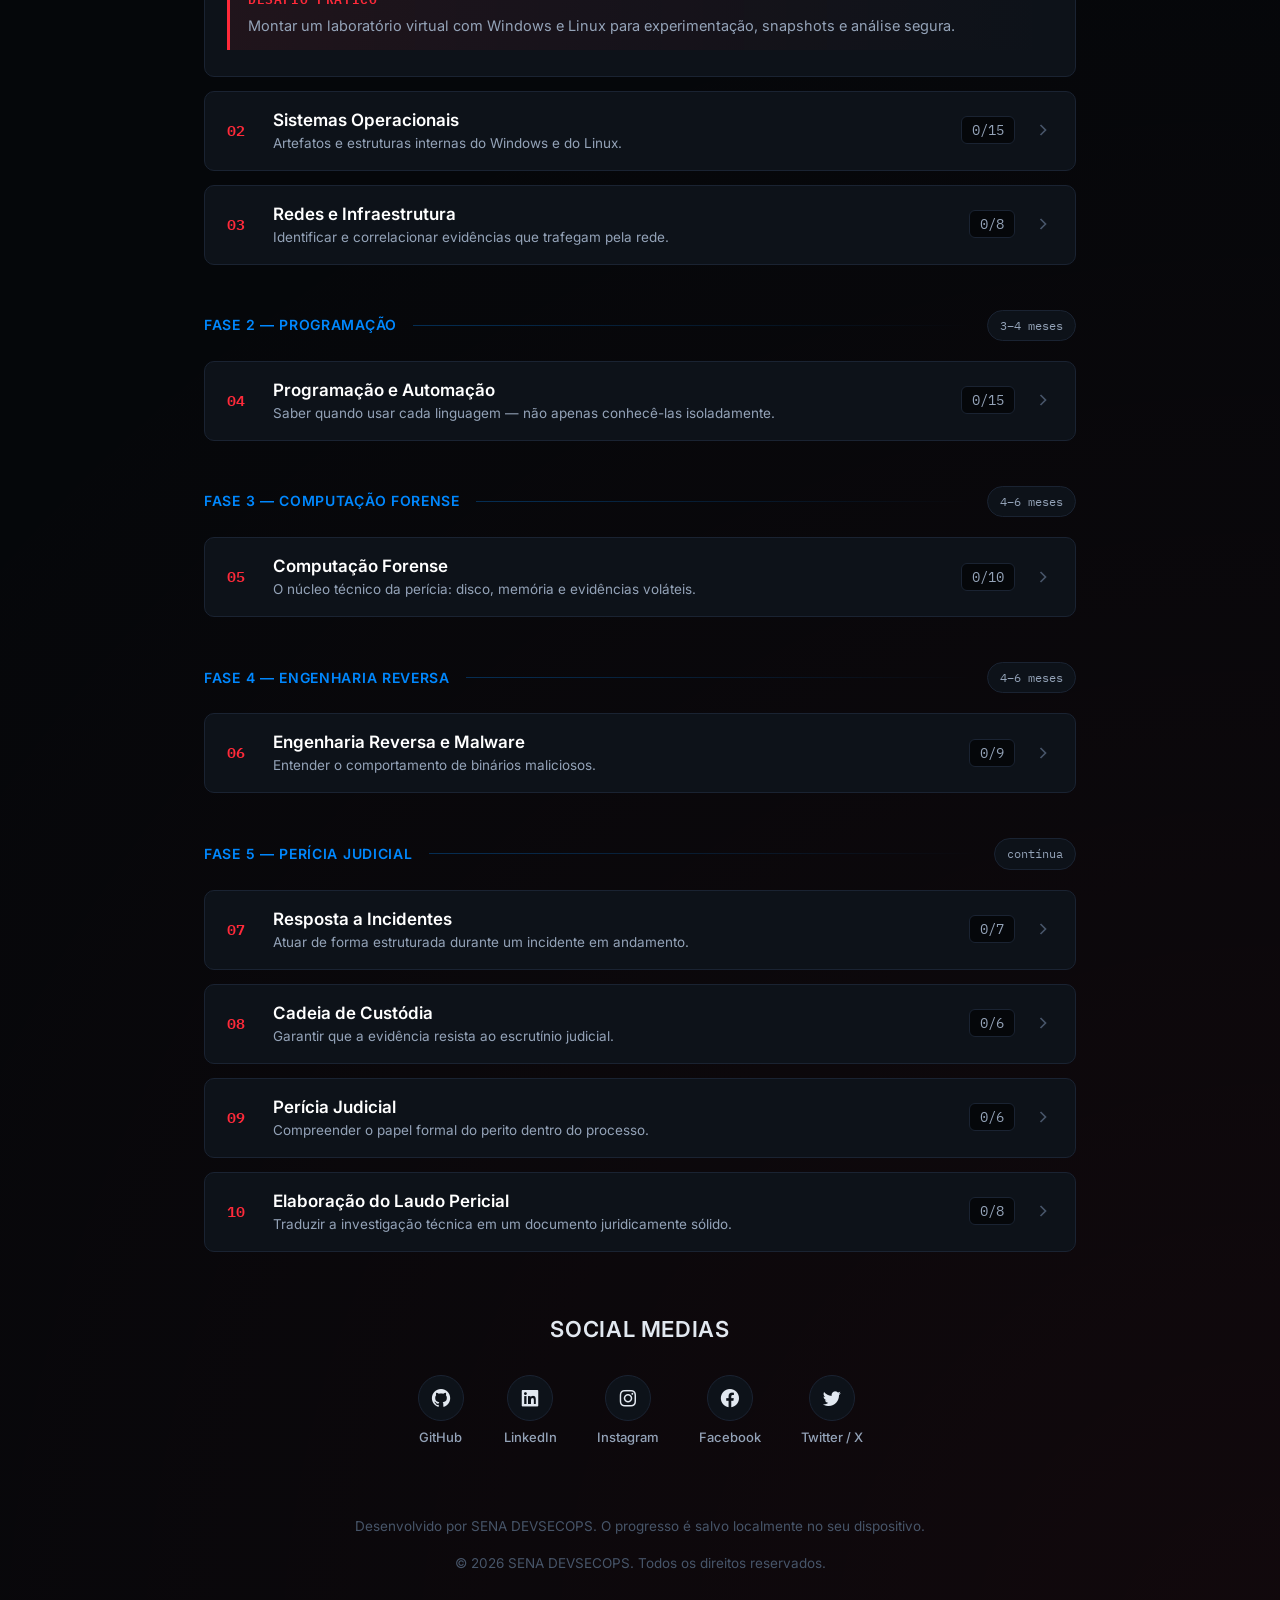
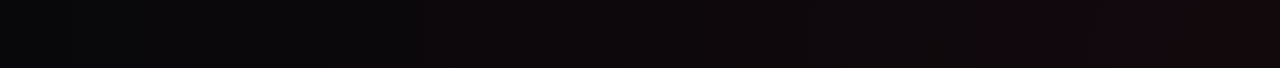
==== commit fb60a6cb: "Implementação de playlist de curso completo de redes de computadores" ====
--- a/index.html
+++ b/index.html
@@ -20,9 +20,13 @@
       <h1>Perícia Judicial &amp; Computação Forense &amp; Ethical Hack</h1>
       
       <a href="https://drive.google.com/drive/folders/1mXJjqccp3h5c9wfTyv0jCUBq4ArH16Bb?usp=drive_link" class="btn" target="_blank" rel="noopener noreferrer">
-        Materias Disponiveis
+        PDF'S AND ROADMAP
       </a>
-     
+
+     <a href="https://www.youtube.com/watch?v=4Viqe-6f-wM&list=PLuk2EqaEM-lZFgodturu8VhHRaNaNvgiD" class="btn" target="_blank" rel="noopener noreferrer">
+        CURSO - SEGURANÇA EM REDES DE COMPUTADORES 
+      </a>
+
       <p class="lede">Roteiro executivo de formação contínua. Monitore a sua evolução técnica na coleta, análise e produção de evidências digitais.</p>
       
       <div class="progress-block">
